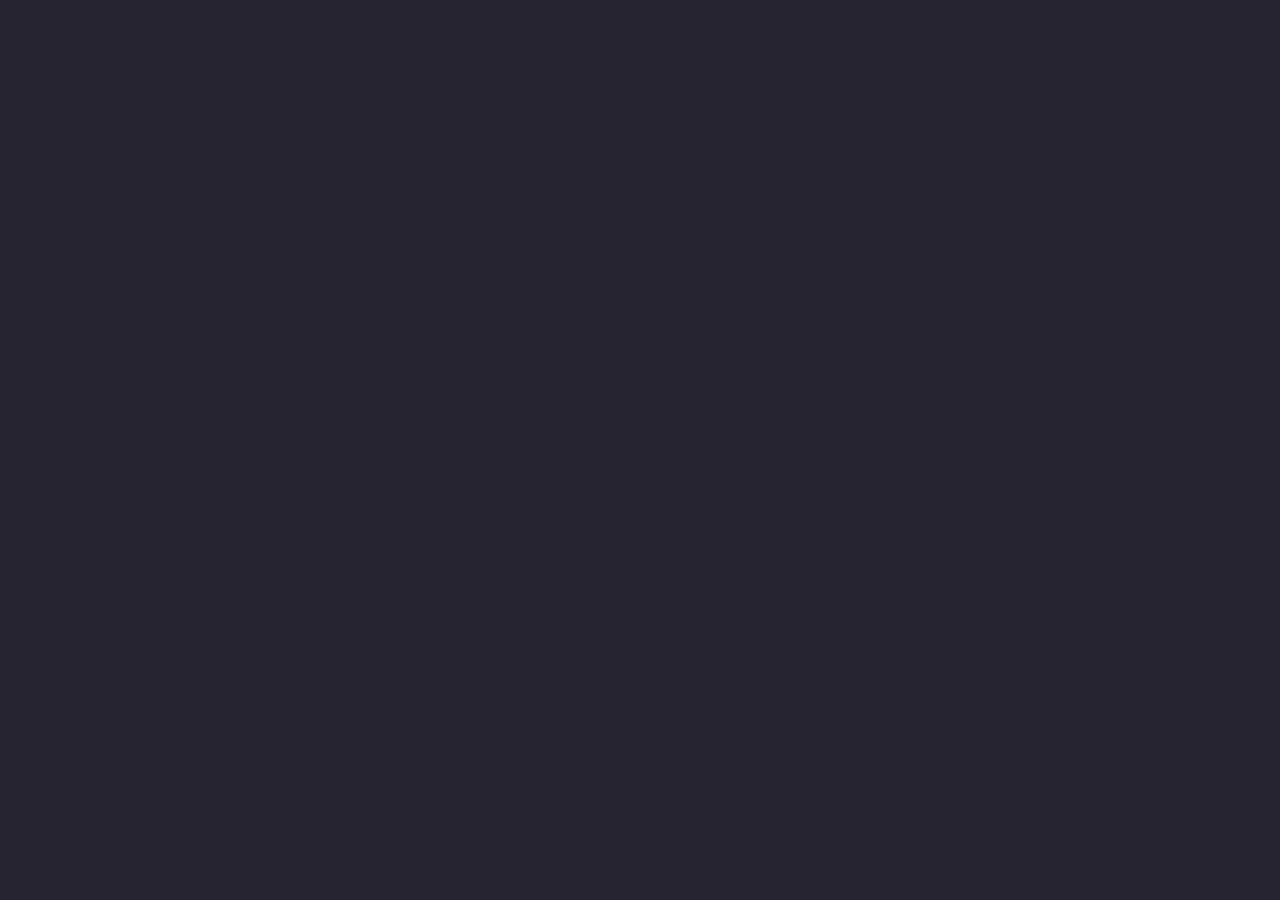
==== index.html @ 34aa1805 "Set up for the project" ====
<!doctype html>
<html lang="en">
    <head>
        <meta charset="UTF-8" />
        <meta name="viewport" content="width=device-width, initial-scale=1.0" />
                <link rel="preconnect" href="https://fonts.googleapis.com" />
        <link rel="preconnect" href="https://fonts.gstatic.com" crossorigin />
        <link
            href="https://fonts.googleapis.com/css2?family=Open+Sans:ital,wght@0,300..800;1,300..800&display=swap"
            rel="stylesheet"
        />
        <link
            rel="stylesheet"
            href="https://cdnjs.cloudflare.com/ajax/libs/font-awesome/6.5.2/css/all.min.css"
            integrity="sha512-SnH5WK+bZxgPHs44uWIX+LLJAJ9/2PkPKZ5QiAj6Ta86w+fsb2TkcmfRyVX3pBnMFcV7oQPJkl9QevSCWr3W6A=="
            crossorigin="anonymous"
            referrerpolicy="no-referrer"
        />
        <link rel="stylesheet" href="./css/styles.css" />
        <link rel="icon" href="./images/favicon.png" />
        <title>Leno App | Health & Productivity</title>
    </head>
    <body>
        
    </body>
</html>
---- css/styles.css ----
*,
*:before,
*:after {
    margin: 0;
    padding: 0;
    box-sizing: border-box;
}

:root {
    --primary-color: #08c0dd;
    --secondary-color: #262431;
    --tertiary-color: #2f2c3d;
}

html,
body {
    font-family: "Open Sans", sans-serif;
    background: var(--secondary-color);
    color: #fff;
    line-height: 1.6;
    scroll-behavior: smooth;
}

a {
    color: #fff;
    text-decoration: none;
}

ul {
    list-style: none;
}

img {
    max-width: 100%;
}
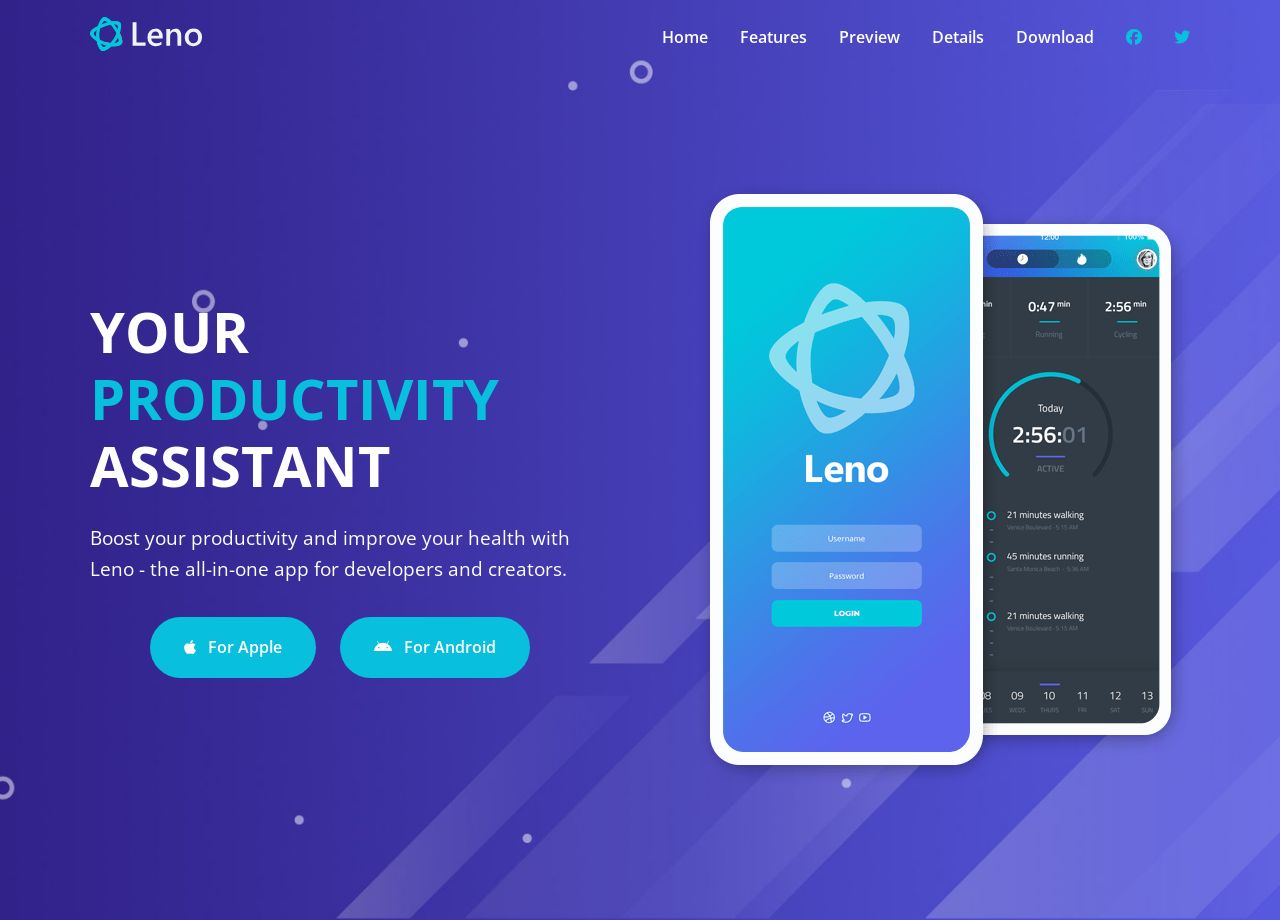
==== commit 471dc3d2: "navbar and hero header added" ====
--- a/index.html
+++ b/index.html
@@ -21,6 +21,153 @@
         <title>Leno App | Health & Productivity</title>
     </head>
     <body>
-        
+        <navbar class="navbar">
+            <div class="navbar__container container">
+                <div class="navbar__logo">
+                    <img src="./images/logo.svg" alt="Leno" />
+                </div>
+                <div class="navbar__menu">
+                    <ul class="navbar__menu-list">
+                        <li class="navbar__menu-item">
+                            <a href="index.html" class="navbar__menu-link"
+                                >Home</a
+                            >
+                        </li>
+                        <li class="navbar__menu-item">
+                            <a
+                                href="index.html#features"
+                                class="navbar__menu-link"
+                                >Features</a
+                            >
+                        </li>
+                        <li class="navbar__menu-item">
+                            <a
+                                href="index.html#preview"
+                                class="navbar__menu-link"
+                                >Preview</a
+                            >
+                        </li>
+                        <li class="navbar__menu-item">
+                            <a
+                                href="index.html#details"
+                                class="navbar__menu-link"
+                                >Details</a
+                            >
+                        </li>
+                        <li class="navbar__menu-item">
+                            <a
+                                href="index.html#download"
+                                class="navbar__menu-link"
+                                >Download</a
+                            >
+                        </li>
+                        <li class="navbar__menu-item">
+                            <a href="#" class="navbar__menu-link--primary">
+                                <i class="fa-brands fa-facebook"></i>
+                            </a>
+                        </li>
+                        <li class="navbar__menu-item">
+                            <a href="#" class="navbar__menu-link--primary">
+                                <i class="fa-brands fa-twitter"></i>
+                            </a>
+                        </li>
+                    </ul>
+                </div>
+
+                <!-- Mobile Menu & Hamburger Icon -->
+                <div class="navbar__mobile-menu">
+                    <div class="navbar__mobile-menu-toggle">
+                        <i class="fas fa-bars fa-2x"></i>
+                    </div>
+                    <!-- Mobile Menu Items -->
+                    <div class="navbar__mobile-menu-items">
+                        <ul class="navbar__mobile-menu-list">
+                            <li class="navbar__mobile-menu-item">
+                                <a
+                                    href="index.html"
+                                    class="navbar__mobile-menu-link"
+                                    >Home</a
+                                >
+                            </li>
+                            <li class="navbar__mobile-menu-item">
+                                <a
+                                    href="index.html#features"
+                                    class="navbar__mobile-menu-link"
+                                    >Features</a
+                                >
+                            </li>
+                            <li class="navbar__mobile-menu-item">
+                                <a
+                                    href="index.html#preview"
+                                    class="navbar__mobile-menu-link"
+                                    >Preview</a
+                                >
+                            </li>
+                            <li class="navbar__mobile-menu-item">
+                                <a
+                                    href="index.html#details"
+                                    class="navbar__mobile-menu-link"
+                                    >Details</a
+                                >
+                            </li>
+                            <li class="navbar__mobile-menu-item">
+                                <a
+                                    href="index.html#download"
+                                    class="navbar__mobile-menu-link"
+                                    >Download</a
+                                >
+                            </li>
+                            <li class="navbar__mobile-menu-item">
+                                <a
+                                    href="#"
+                                    class="navbar__mobile-menu-link--primary"
+                                >
+                                    <i class="fa-brands fa-facebook"></i>
+                                </a>
+                            </li>
+                            <li class="navbar__mobile-menu-item">
+                                <a
+                                    href="#"
+                                    class="navbar__mobile-menu-link--primary"
+                                >
+                                    <i class="fa-brands fa-twitter"></i>
+                                </a>
+                            </li>
+                        </ul>
+                    </div>
+                </div>
+            </div>
+        </navbar>
+
+        <!-- Hero -->
+        <header class="hero">
+            <div class="hero__container container">
+                <div class="hero__content">
+                    <h1 class="hero__title">
+                        Your
+                        <span class="hero__title--primary">productivity</span>
+                        assistant
+                    </h1>
+                    <p class="hero__description">
+                        Boost your productivity and improve your health with
+                        Leno - the all-in-one app for developers and creators.
+                    </p>
+                    <div class="hero__buttons">
+                        <a href="#download" class="hero__button btn">
+                            <i class="fa-brands fa-apple"></i> For Apple
+                        </a>
+                        <a href="#download" class="hero__button btn">
+                            <i class="fa-brands fa-android"></i> For Android
+                        </a>
+                    </div>
+                </div>
+                <div class="hero__image">
+                    <img src="./images/header-smartphones.png" alt="Leno App" />
+                </div>
+            </div>
+        </header>
+
+
+        <script src="./js/script.js"></script>
     </body>
 </html>
--- a/css/styles.css
+++ b/css/styles.css
@@ -32,4 +32,208 @@
 
 img {
     max-width: 100%;
+}
+
+.container {
+    max-width: 1100px;
+    margin: 0 auto;
+}
+
+
+.btn {
+    padding: 0.5rem 2rem;
+    background-color: var(--primary-color);
+    border: 2px solid transparent;
+    color: #fff;
+    font-weight: 600;
+    border-radius: 50px;
+    transition: background-color 0.3s ease;
+}
+
+.btn:hover {
+    background-color: var(--secondary-color);
+    border-color: var(--primary-color);
+}
+
+/* Navbar */
+.navbar {
+    padding: 1rem 2rem;
+    position: fixed;
+    top: 0;
+    right: 0;
+    left: 0;
+    z-index: 1000;
+    background-color: transparent;
+    transition: background-color 0.3s ease-in-out;
+}
+
+.navbar.navbar--scroll {
+    background-color: rgba(38, 36, 49, 0.8);
+    backdrop-filter: blur(10px);
+}
+
+.navbar__container {
+    display: flex;
+    justify-content: space-between;
+    align-items: center;
+}
+
+.navbar__logo img {
+    width: 112px;
+    height: 36px;
+}
+
+.navbar__menu-list {
+    display: flex;
+    align-items: center;
+    gap: 2rem;
+    font-weight: 600;
+}
+
+.navbar__menu-link:hover,
+.navbar__mobile-menu-link:hover {
+    color: var(--primary-color);
+}
+
+.navbar__menu-link--primary,
+.navbar__mobile-menu-link--primary {
+    color: var(--primary-color);
+}
+
+.navbar__menu-link--primary:hover,
+.navbar__mobile-menu-link--primary:hover {
+    color: #fff;
+}
+
+/* Mobile Menu */
+.navbar__mobile-menu {
+    display: none;
+    cursor: pointer;
+}
+
+.navbar__mobile-menu-items {
+    position: absolute;
+    top: 100%;
+    left: 0;
+    width: 100%;
+    background: var(--secondary-color);
+    opacity: 0.95;
+    padding: 3rem 2rem;
+    text-align: center;
+    box-shadow: 0 2px 5px rgba(255, 255, 255, 0.1);
+    border-top: 1px solid rgba(255, 255, 255, 0.1);
+    transition: transform 0.3s ease-in-out;
+}
+
+.navbar__mobile-menu-list {
+    display: flex;
+    flex-direction: column;
+    gap: 2rem;
+    font-size: 1.2rem;
+}
+
+.navbar__mobile-menu-items {
+    transform: translateX(100%);
+}
+
+.navbar__mobile-menu-items.active {
+    transform: translateX(0);
+}
+
+/* Hero */
+.hero {
+    background: #000 url("../images/header-background.jpg") center center/cover
+        no-repeat;
+    padding: 11.5rem 2rem 8rem;
+}
+
+.hero__container {
+    display: flex;
+    justify-content: space-between;
+    align-items: center;
+    gap: 2rem;
+}
+
+.hero__content {
+    max-width: 500px;
+}
+
+.hero__title {
+    font-size: 3.5rem;
+    text-transform: uppercase;
+    font-weight: 700;
+    line-height: 1.2;
+}
+
+.hero__title--primary {
+    color: var(--primary-color);
+}
+
+.hero__description {
+    margin-top: 1.5rem;
+    font-size: 1.2rem;
+    line-height: 1.6;
+}
+
+.hero__image img {
+    max-width: 500px;
+}
+
+.hero__buttons {
+    display: flex;
+    align-items: center;
+    justify-content: center;
+    gap: 1.5rem;
+    margin-top: 2rem;
+}
+
+.hero__button {
+    padding: 1rem 2rem;
+}
+
+.hero__button i {
+    margin-right: 0.5rem;
+}
+
+
+@media (max-width: 992px) {
+    /* Hero */
+    .hero {
+        padding: 10rem;
+        text-align: center;
+    }
+
+    .hero__container {
+        flex-direction: column;
+    }
+
+    .hero__title {
+        font-size: 2.3rem;
+    }
+
+    .hero__buttons {
+        flex-direction: column;
+        gap: 1rem;
+    }
+
+    .hero__button {
+        width: 100%;
+    }
+
+    .hero__image img {
+        max-width: 350px;
+    }
+}
+
+@media (max-width: 768px) {
+    /* Navbar */
+    .navbar__menu {
+        display: none;
+    }
+
+    .navbar__mobile-menu {
+        display: block;
+    }
+
+    
 }
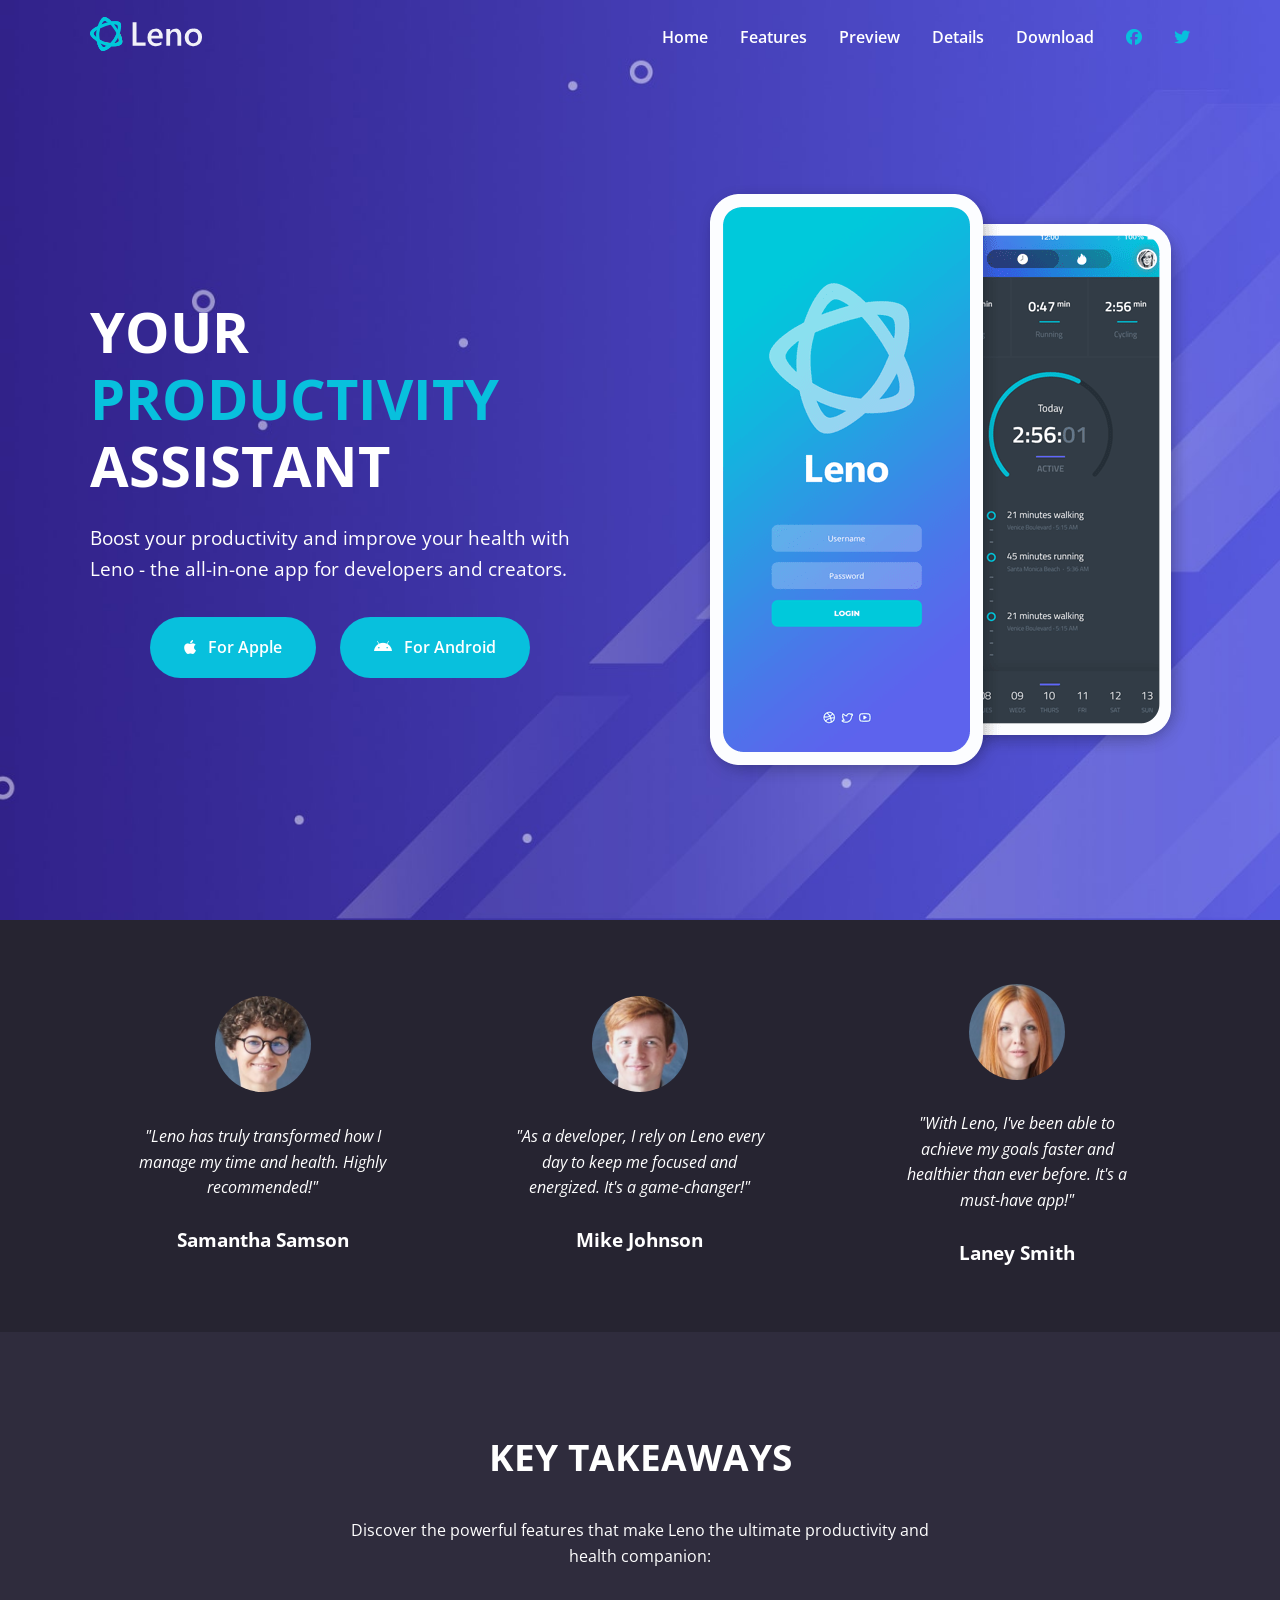
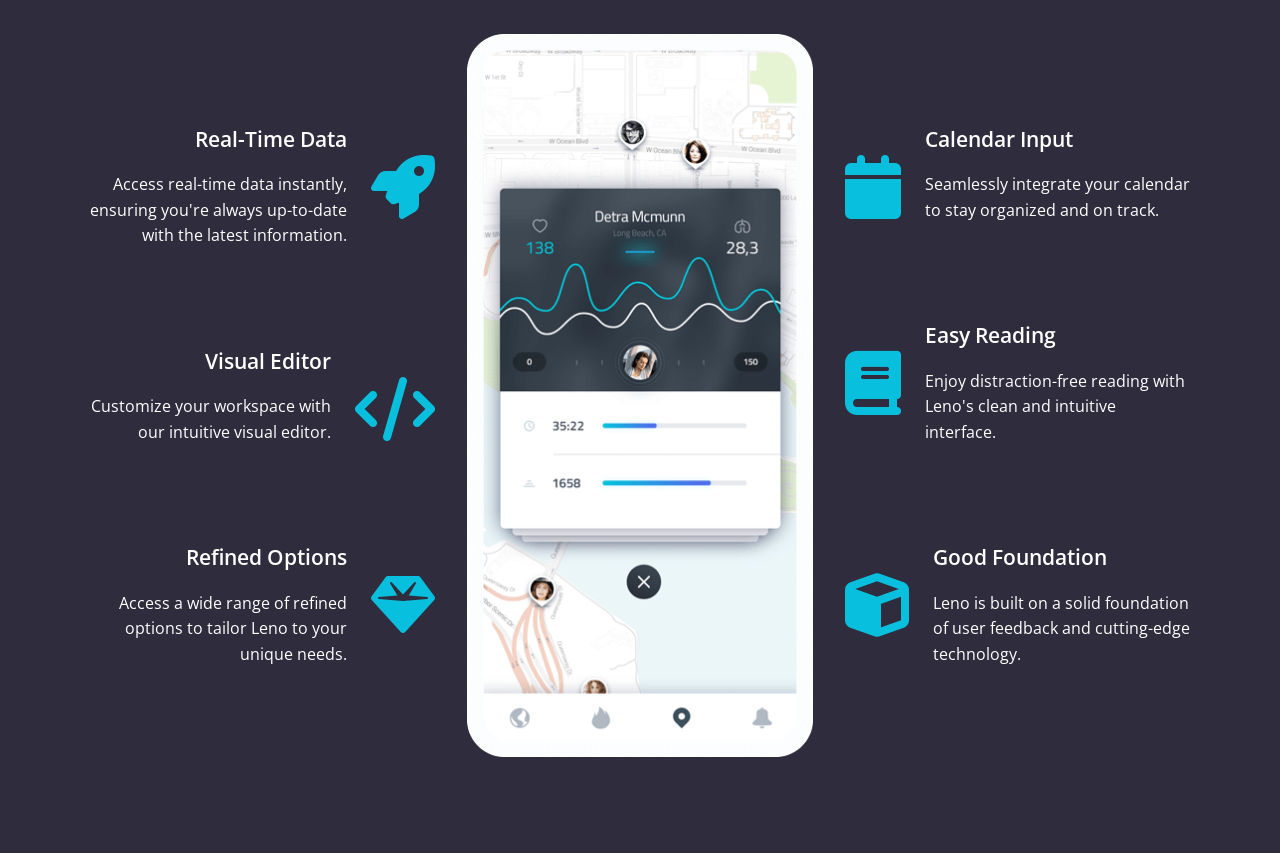
==== commit 1673aaa3: "testimonials and features sections added" ====
--- a/index.html
+++ b/index.html
@@ -167,6 +167,202 @@
             </div>
         </header>
 
+        <!-- Testimonials -->
+        <section class="testimonials" id="testimonials">
+            <div class="testimonials__container container">
+                <div class="testimonials__card">
+                    <div class="testimonials__image">
+                        <img
+                            src="./images/testimonial-1.jpg"
+                            alt="Testimonial 1"
+                        />
+                    </div>
+                    <div class="testimonials__card--content">
+                        <p class="testimonials__card-text">
+                            "Leno has truly transformed how I manage my time and
+                            health. Highly recommended!"
+                        </p>
+                        <h3 class="testimonials__card-title">
+                            Samantha Samson
+                        </h3>
+                    </div>
+                </div>
+
+                <div class="testimonials__card">
+                    <div class="testimonials__image">
+                        <img
+                            src="./images/testimonial-2.jpg"
+                            alt="Testimonial 2"
+                        />
+                    </div>
+                    <div class="testimonials__card--content">
+                        <p class="testimonials__card-text">
+                            "As a developer, I rely on Leno every day to keep me
+                            focused and energized. It's a game-changer!"
+                        </p>
+                        <h3 class="testimonials__card-title">Mike Johnson</h3>
+                    </div>
+                </div>
+
+                <div class="testimonials__card">
+                    <div class="testimonials__image">
+                        <img
+                            src="./images/testimonial-3.jpg"
+                            alt="Testimonial 3"
+                        />
+                    </div>
+                    <div class="testimonials__card--content">
+                        <p class="testimonials__card-text">
+                            "With Leno, I've been able to achieve my goals
+                            faster and healthier than ever before. It's a
+                            must-have app!"
+                        </p>
+                        <h3 class="testimonials__card-title">Laney Smith</h3>
+                    </div>
+                </div>
+            </div>
+        </section>
+
+        <!-- Features -->
+        <section class="features" id="features">
+            <div class="features__container container">
+                <div class="features__content">
+                    <h2 class="features__title">Key Takeaways</h2>
+                    <p class="features__description">
+                        Discover the powerful features that make Leno the
+                        ultimate productivity and health companion:
+                    </p>
+                    <div class="features__grid">
+                        <!-- Grid Column 1 -->
+                        <div
+                            class="features__grid-column features__grid-column-left"
+                        >
+                            <!-- Grid Item 1 -->
+                            <div class="features__grid-item">
+                                <div class="features__grid-item-text">
+                                    <h4 class="features__grid-item-text-title">
+                                        Real-Time Data
+                                    </h4>
+                                    <p
+                                        class="features__grid-item-text-description"
+                                    >
+                                        Access real-time data instantly,
+                                        ensuring you're always up-to-date with
+                                        the latest information.
+                                    </p>
+                                </div>
+                                <div class="features__grid-item-icon">
+                                    <i class="fas fa-rocket fa-4x"></i>
+                                </div>
+                            </div>
+                            <!-- Grid Item 2 -->
+                            <div class="features__grid-item">
+                                <div class="features__grid-item-text">
+                                    <h4 class="features__grid-item-text-title">
+                                        Visual Editor
+                                    </h4>
+                                    <p
+                                        class="features__grid-item-text-description"
+                                    >
+                                        Customize your workspace with our
+                                        intuitive visual editor.
+                                    </p>
+                                </div>
+                                <div class="features__grid-item-icon">
+                                    <i class="fas fa-code fa-4x"></i>
+                                </div>
+                            </div>
+                            <!-- Grid Item 3 -->
+                            <div class="features__grid-item">
+                                <div class="features__grid-item-text">
+                                    <h4 class="features__grid-item-text-title">
+                                        Refined Options
+                                    </h4>
+                                    <p
+                                        class="features__grid-item-text-description"
+                                    >
+                                        Access a wide range of refined options
+                                        to tailor Leno to your unique needs.
+                                    </p>
+                                </div>
+                                <div class="features__grid-item-icon">
+                                    <i class="fas fa-gem fa-4x"></i>
+                                </div>
+                            </div>
+                        </div>
+
+                        <!-- Grid Column 2 -->
+                        <div
+                            class="features__grid-column features__grid-column-center"
+                        >
+                            <img
+                                src="./images/features-smartphone-1.png"
+                                alt=""
+                            />
+                        </div>
+
+                        <!-- Grid Column 3 -->
+                        <div
+                            class="features__grid-column features__grid-column-right"
+                        >
+                            <!-- Grid Item 1 -->
+                            <div class="features__grid-item">
+                                <div class="features__grid-item-text">
+                                    <h4 class="features__grid-item-text-title">
+                                        Calendar Input
+                                    </h4>
+                                    <p
+                                        class="features__grid-item-text-description"
+                                    >
+                                        Seamlessly integrate your calendar to
+                                        stay organized and on track.
+                                    </p>
+                                </div>
+                                <div class="features__grid-item-icon">
+                                    <i class="fas fa-calendar fa-4x"></i>
+                                </div>
+                            </div>
+                            <!-- Grid Item 2 -->
+                            <div class="features__grid-item">
+                                <div class="features__grid-item-text">
+                                    <h4 class="features__grid-item-text-title">
+                                        Easy Reading
+                                    </h4>
+                                    <p
+                                        class="features__grid-item-text-description"
+                                    >
+                                        Enjoy distraction-free reading with
+                                        Leno's clean and intuitive interface.
+                                    </p>
+                                </div>
+                                <div class="features__grid-item-icon">
+                                    <i class="fas fa-book fa-4x"></i>
+                                </div>
+                            </div>
+                            <!-- Grid Item 3 -->
+                            <div class="features__grid-item">
+                                <div class="features__grid-item-text">
+                                    <h4 class="features__grid-item-text-title">
+                                        Good Foundation
+                                    </h4>
+                                    <p
+                                        class="features__grid-item-text-description"
+                                    >
+                                        Leno is built on a solid foundation of
+                                        user feedback and cutting-edge
+                                        technology.
+                                    </p>
+                                </div>
+                                <div class="features__grid-item-icon">
+                                    <i class="fas fa-cube fa-4x"></i>
+                                </div>
+                            </div>
+                        </div>
+                    </div>
+                </div>
+            </div>
+        </section>
+
 
         <script src="./js/script.js"></script>
     </body>
--- a/css/styles.css
+++ b/css/styles.css
@@ -195,6 +195,110 @@
     margin-right: 0.5rem;
 }
 
+/* Testimonials */
+.testimonials {
+    padding: 4rem 2rem;
+    text-align: center;
+}
+
+.testimonials__container {
+    display: grid;
+    grid-template-columns: repeat(3, 1fr);
+    gap: 2rem;
+    align-items: center;
+    justify-content: center;
+}
+
+.testimonials__card {
+    padding: 0 3rem;
+}
+
+.testimonials__image img {
+    width: 96px;
+    height: 96px;
+    border-radius: 50%;
+    margin-right: auto;
+    margin-left: auto;
+    margin-bottom: 1.5rem;
+}
+
+.testimonials__card-text {
+    font-style: italic;
+    margin-bottom: 1.5rem;
+}
+
+/* Features */
+.features {
+    background-color: var(--tertiary-color);
+    padding: 6rem 2rem;
+}
+
+.features__container {
+    text-align: center;
+}
+
+.features__title {
+    font-size: 2.3rem;
+    margin-bottom: 2rem;
+    text-transform: uppercase;
+}
+
+.features__description {
+    max-width: 600px;
+    margin: 1rem auto 4rem;
+}
+
+.features__grid {
+    display: grid;
+    grid-template-columns: repeat(3, 1fr);
+    gap: 2rem;
+}
+
+.features__grid-column {
+    display: flex;
+    flex-direction: column;
+    align-items: center;
+    justify-content: center;
+    gap: 6rem;
+}
+
+.features__grid-item {
+    display: flex;
+    align-items: start;
+    justify-content: start;
+    text-align: right;
+    gap: 1.5rem;
+}
+
+.features__grid-item-text-title {
+    font-size: 1.3rem;
+    font-weight: 600;
+    margin-bottom: 1rem;
+}
+
+.features__grid-item-icon {
+    margin-top: 2rem;
+}
+
+.features__grid-item-icon i {
+    color: var(--primary-color);
+}
+
+.features__grid-column-right .features__grid-item {
+    flex-direction: row-reverse;
+    text-align: left;
+}
+
+
+
+
+
+
+
+
+
+
+
 
 @media (max-width: 992px) {
     /* Hero */
@@ -223,6 +327,50 @@
     .hero__image img {
         max-width: 350px;
     }
+
+    /* Testimonials */
+    .testimonials__container {
+        grid-template-columns: repeat(2, 1fr);
+    }
+
+    .testimonials__card {
+        padding: 0 1.5rem;
+    }
+
+    .testimonials__card:nth-child(3) {
+        display: none;
+    }
+
+    /* Features */
+    .features__grid {
+        grid-template-columns: 1fr;
+    }
+
+    .features__grid-column-left,
+    .features__grid-column-right {
+        order: 2;
+        margin-bottom: 2rem;
+    }
+
+    .features__grid-column-center {
+        order: 1;
+        margin-bottom: 3rem;
+    }
+
+    .features__grid-item,
+    .features__grid-column-right .features__grid-item {
+        text-align: center;
+        flex-direction: column-reverse;
+        max-width: 400px;
+    }
+
+    .features__grid-item-icon {
+        margin: 0 auto;
+    }
+
+    .features__grid-column-center img {
+        max-width: 300px;
+    }
 }
 
 @media (max-width: 768px) {
@@ -235,5 +383,12 @@
         display: block;
     }
 
-    
+    /* Testimonials */
+    .testimonials__container {
+        grid-template-columns: 1fr;
+    }
+
+    .testimonials__card:nth-child(2) {
+        display: none;
+    }
 }
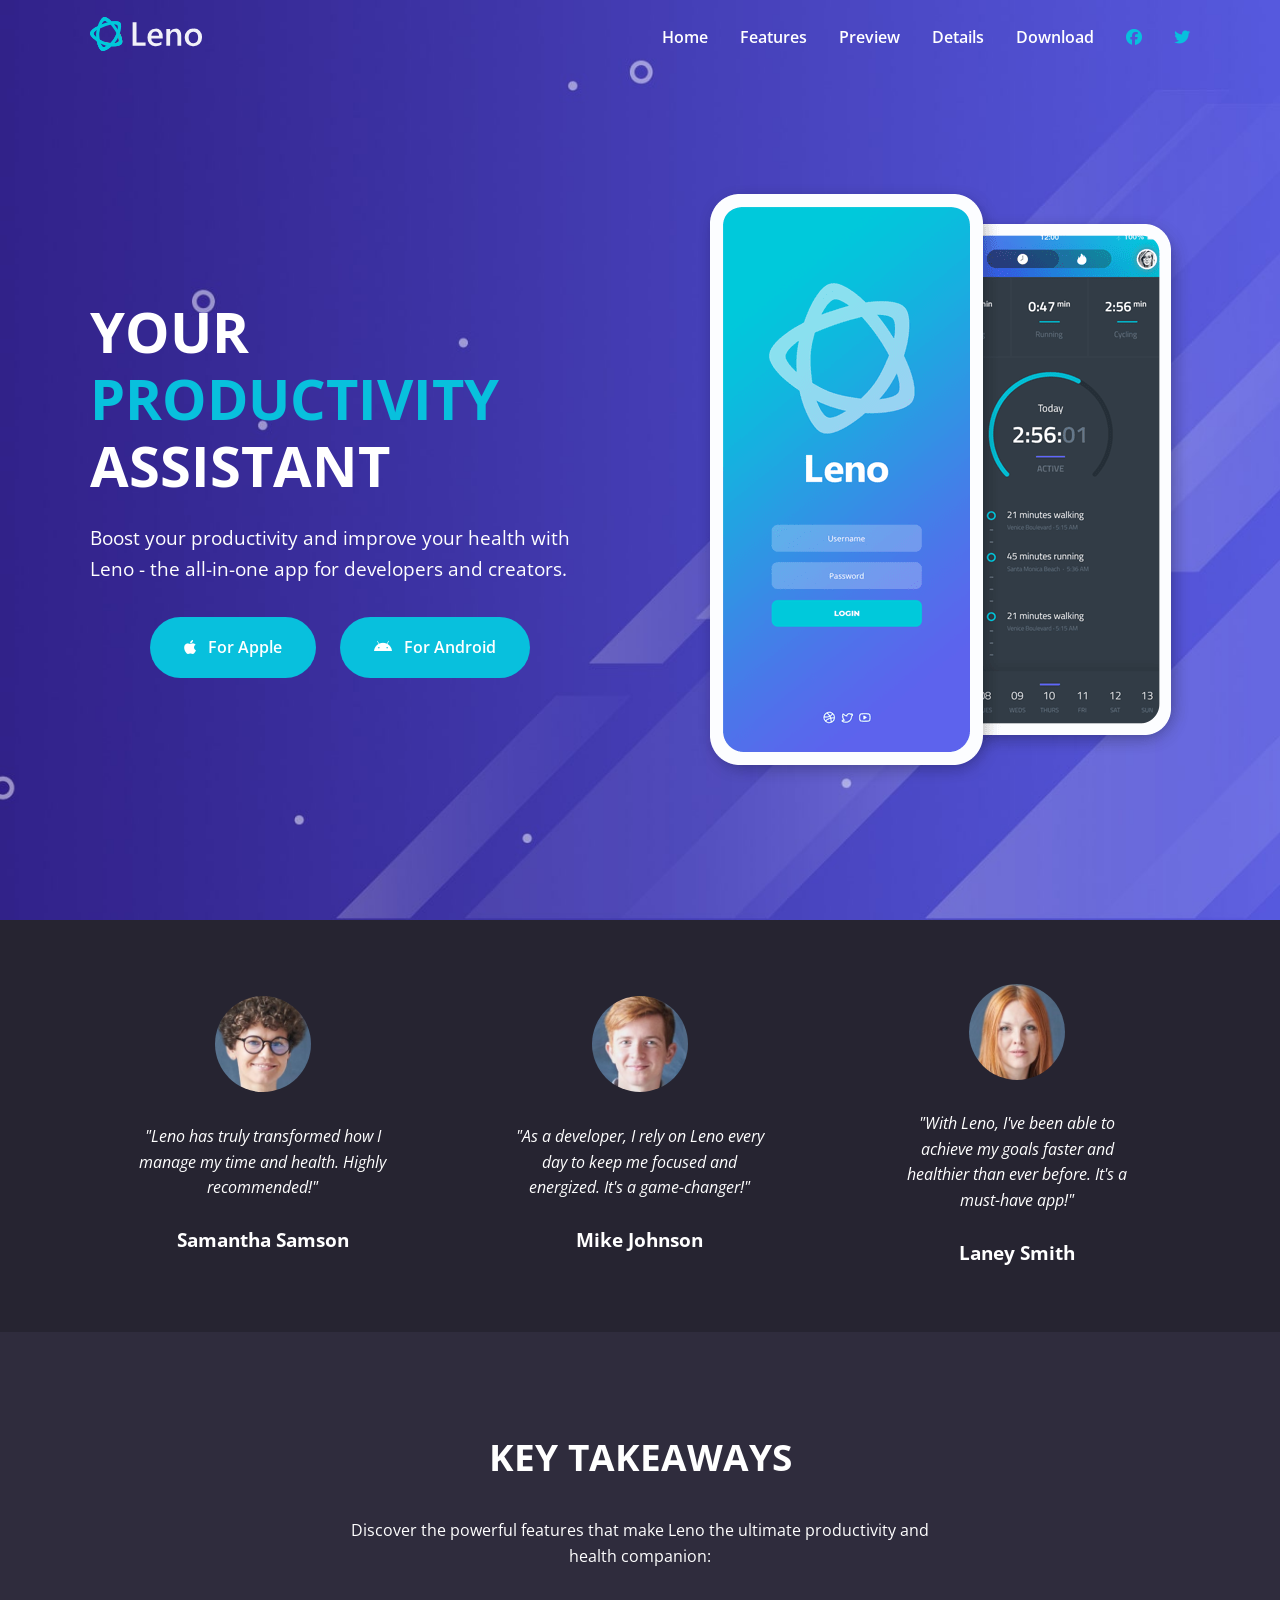
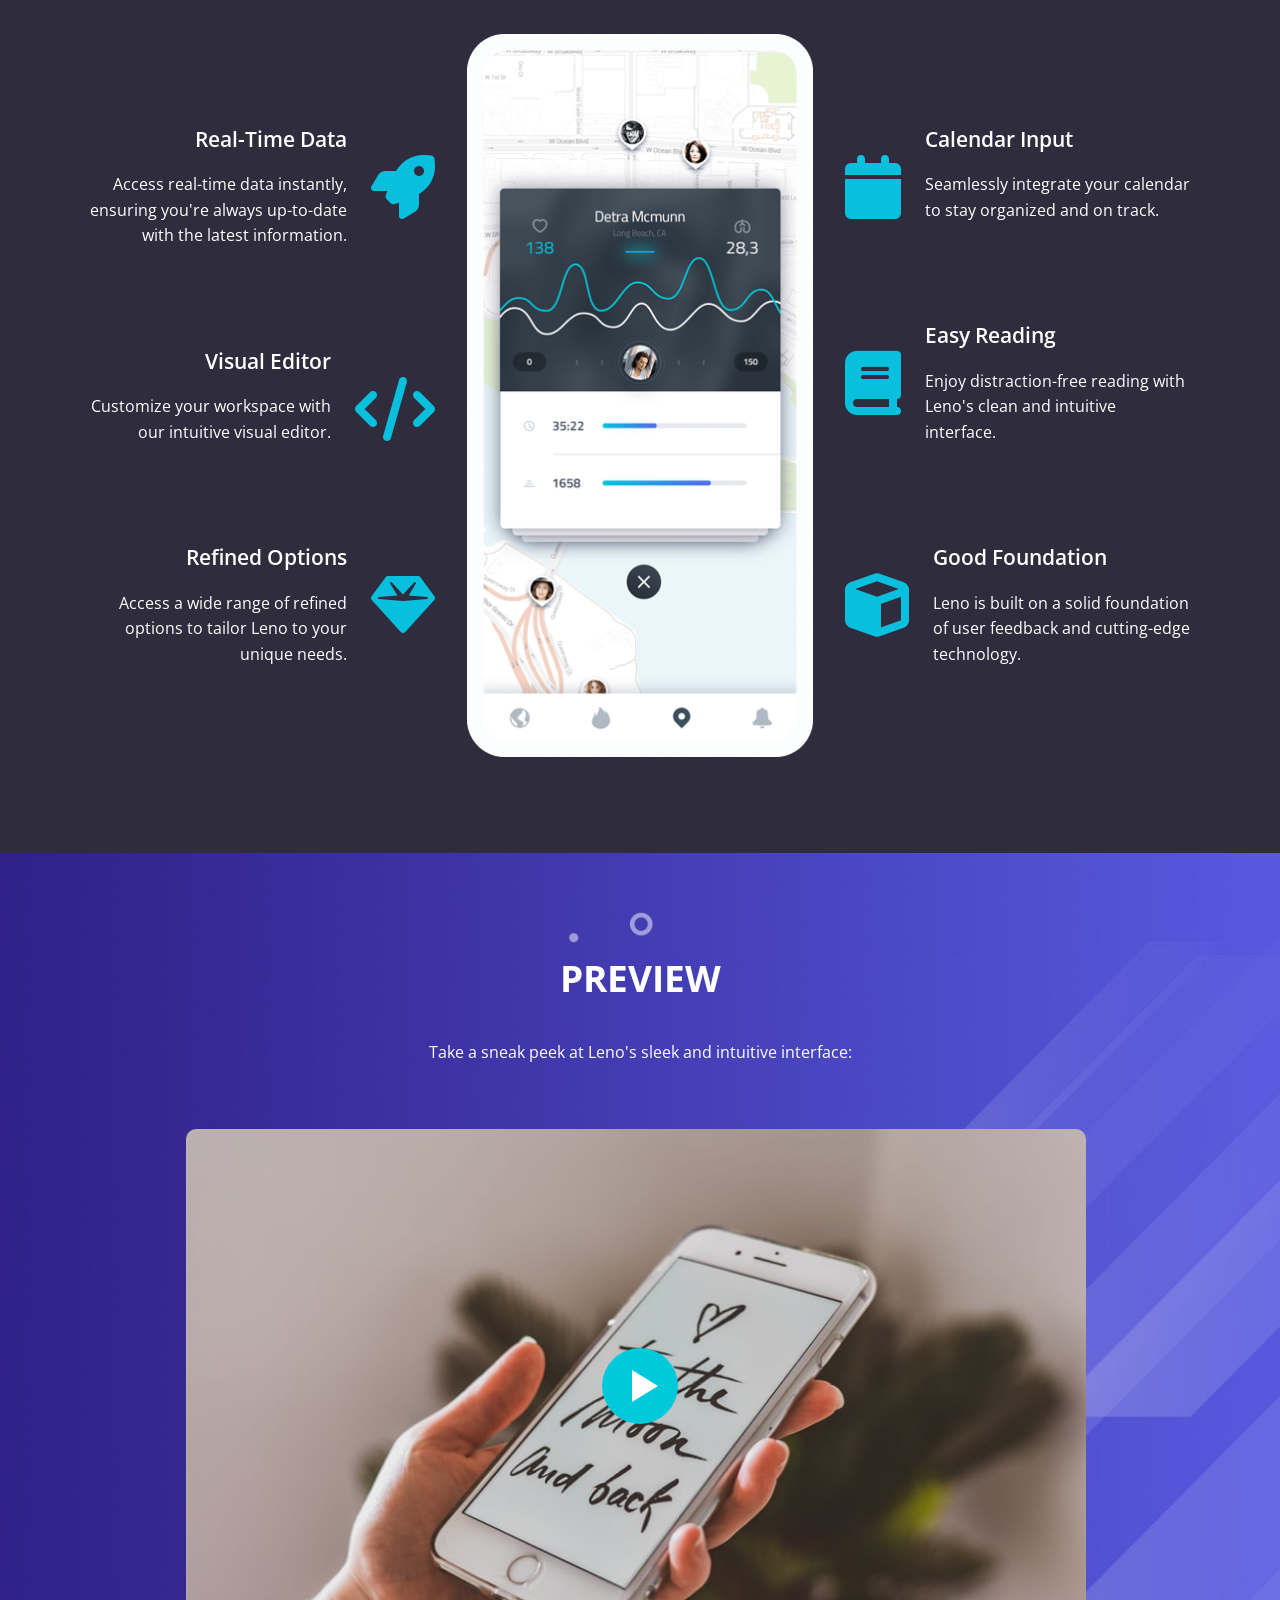
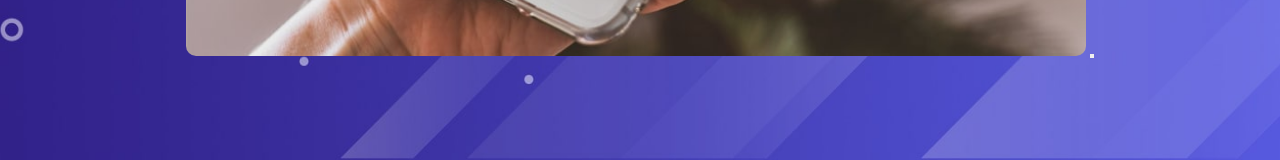
==== commit 4fe611f5: "preview section completed" ====
--- a/index.html
+++ b/index.html
@@ -363,6 +363,29 @@
             </div>
         </section>
 
+        <!-- Preview -->
+        <section class="preview" id="preview">
+            <div class="preview__container container">
+                <div class="preview__content">
+                    <h2 class="preview__title">Preview</h2>
+                    <p class="preview__description">
+                        Take a sneak peek at Leno's sleek and intuitive
+                        interface:
+                    </p>
+                    <div class="preview__image-container">
+                        <div class="preview__video-wrapper">
+                            <img src="./images/video-frame.jpg" alt="preview" />
+                            <button class="preview__video-button">
+                                <span class="preview__video-play-button">
+                                    <span></span>
+                                </span>
+                            </button>
+                        </div>
+                    </div>
+                </div>
+            </div>
+        </section>
+
 
         <script src="./js/script.js"></script>
     </body>
--- a/css/styles.css
+++ b/css/styles.css
@@ -289,6 +289,111 @@
     text-align: left;
 }
 
+/* Preview */
+.preview {
+    background: url("../images/video-background.jpg") center center/cover
+        no-repeat;
+}
+
+.preview__container {
+    padding: 6rem 2rem;
+    text-align: center;
+}
+
+.preview__title {
+    font-size: 2.3rem;
+    margin-bottom: 2rem;
+    text-transform: uppercase;
+}
+
+.preview__description {
+    max-width: 600px;
+    margin: 1rem auto 4rem;
+}
+
+.preview__video-wrapper {
+    position: relative;
+}
+
+.preview__video-wrapper img {
+    width: 100%;
+    max-width: 900px;
+    border-radius: 10px;
+}
+
+/* Play Button Container */
+.preview__video-play-button {
+    position: absolute;
+    top: 48%;
+    left: 50%;
+    transform: translateX(-50%) translateY(-50%);
+    z-index: 10;
+    display: block;
+    box-sizing: content-box;
+    width: 2rem;
+    height: 2.75rem;
+    border-radius: 50%;
+    cursor: pointer;
+    padding: 1.25rem 1.25rem 1.25rem 1.75rem;
+}
+
+/* Play Button Circle */
+.preview__video-play-button::after {
+    content: "";
+    position: absolute;
+    top: 50%;
+    left: 50%;
+    transform: translateX(-50%) translateY(-50%);
+    z-index: 1;
+    background: #00c9db;
+    height: 4.375rem;
+    width: 4.375rem;
+    border-radius: 50%;
+    display: block;
+    transition: all 200ms;
+}
+
+/* Play Button Triangle */
+.preview__video-play-button span {
+    position: relative;
+    display: block;
+    z-index: 3;
+    top: 0.375rem;
+    left: 0.25rem;
+    width: 0;
+    height: 0;
+    border-left: 1.625rem solid #fff;
+    border-top: 1rem solid transparent;
+    border-bottom: 1rem solid transparent;
+}
+
+/* Play Button Animation */
+.preview__video-play-button::before {
+    content: "";
+    position: absolute;
+    top: 50%;
+    left: 50%;
+    transform: translateX(-50%) translateY(-50%);
+    z-index: 0;
+    display: block;
+    width: 4.75rem;
+    height: 4.75rem;
+    background: #00c9db;
+    border-radius: 50%;
+    animation: pulse-border 1500ms ease-out infinite;
+}
+
+@keyframes pulse-border {
+    0% {
+        transform: translateX(-50%) translateY(-50%) scale(1);
+        opacity: 1;
+    }
+
+    100% {
+        transform: translateX(-50%) translateY(-50%) scale(1.5);
+        opacity: 0;
+    }
+}
 
 
 
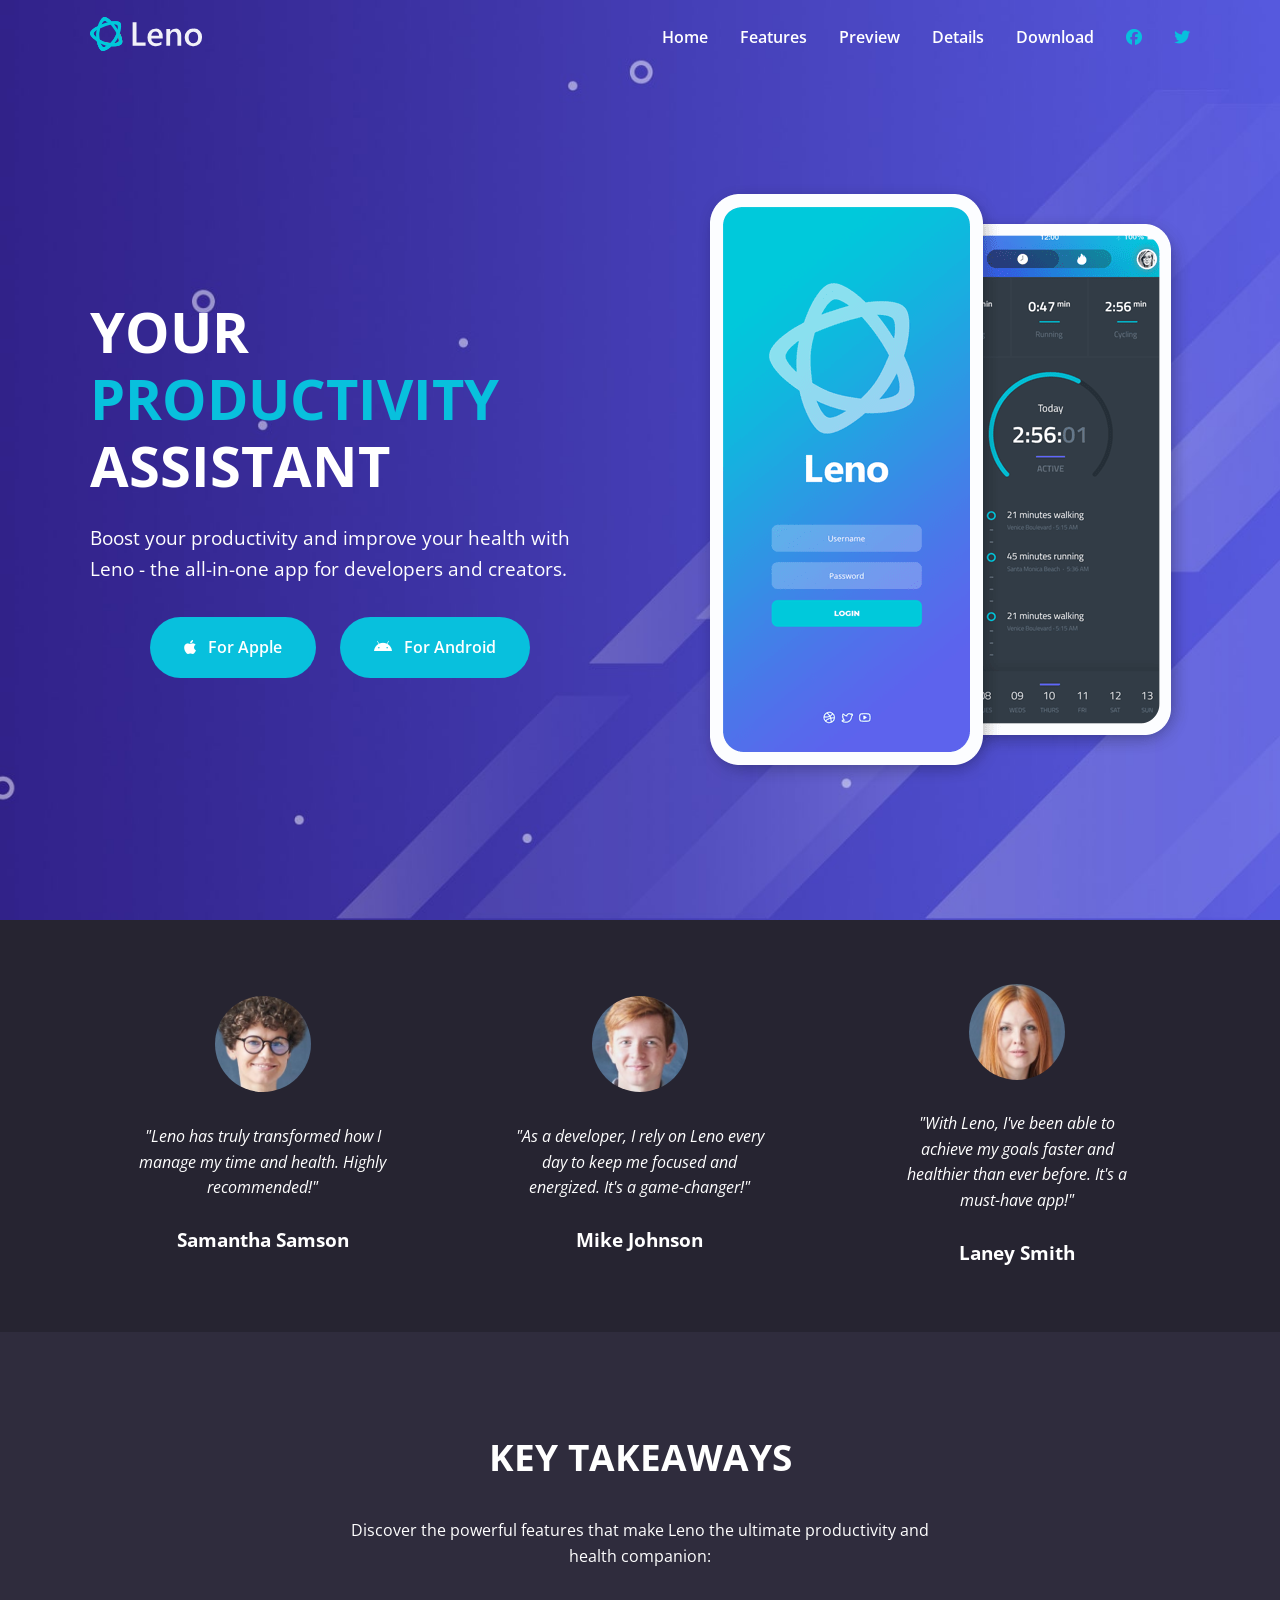
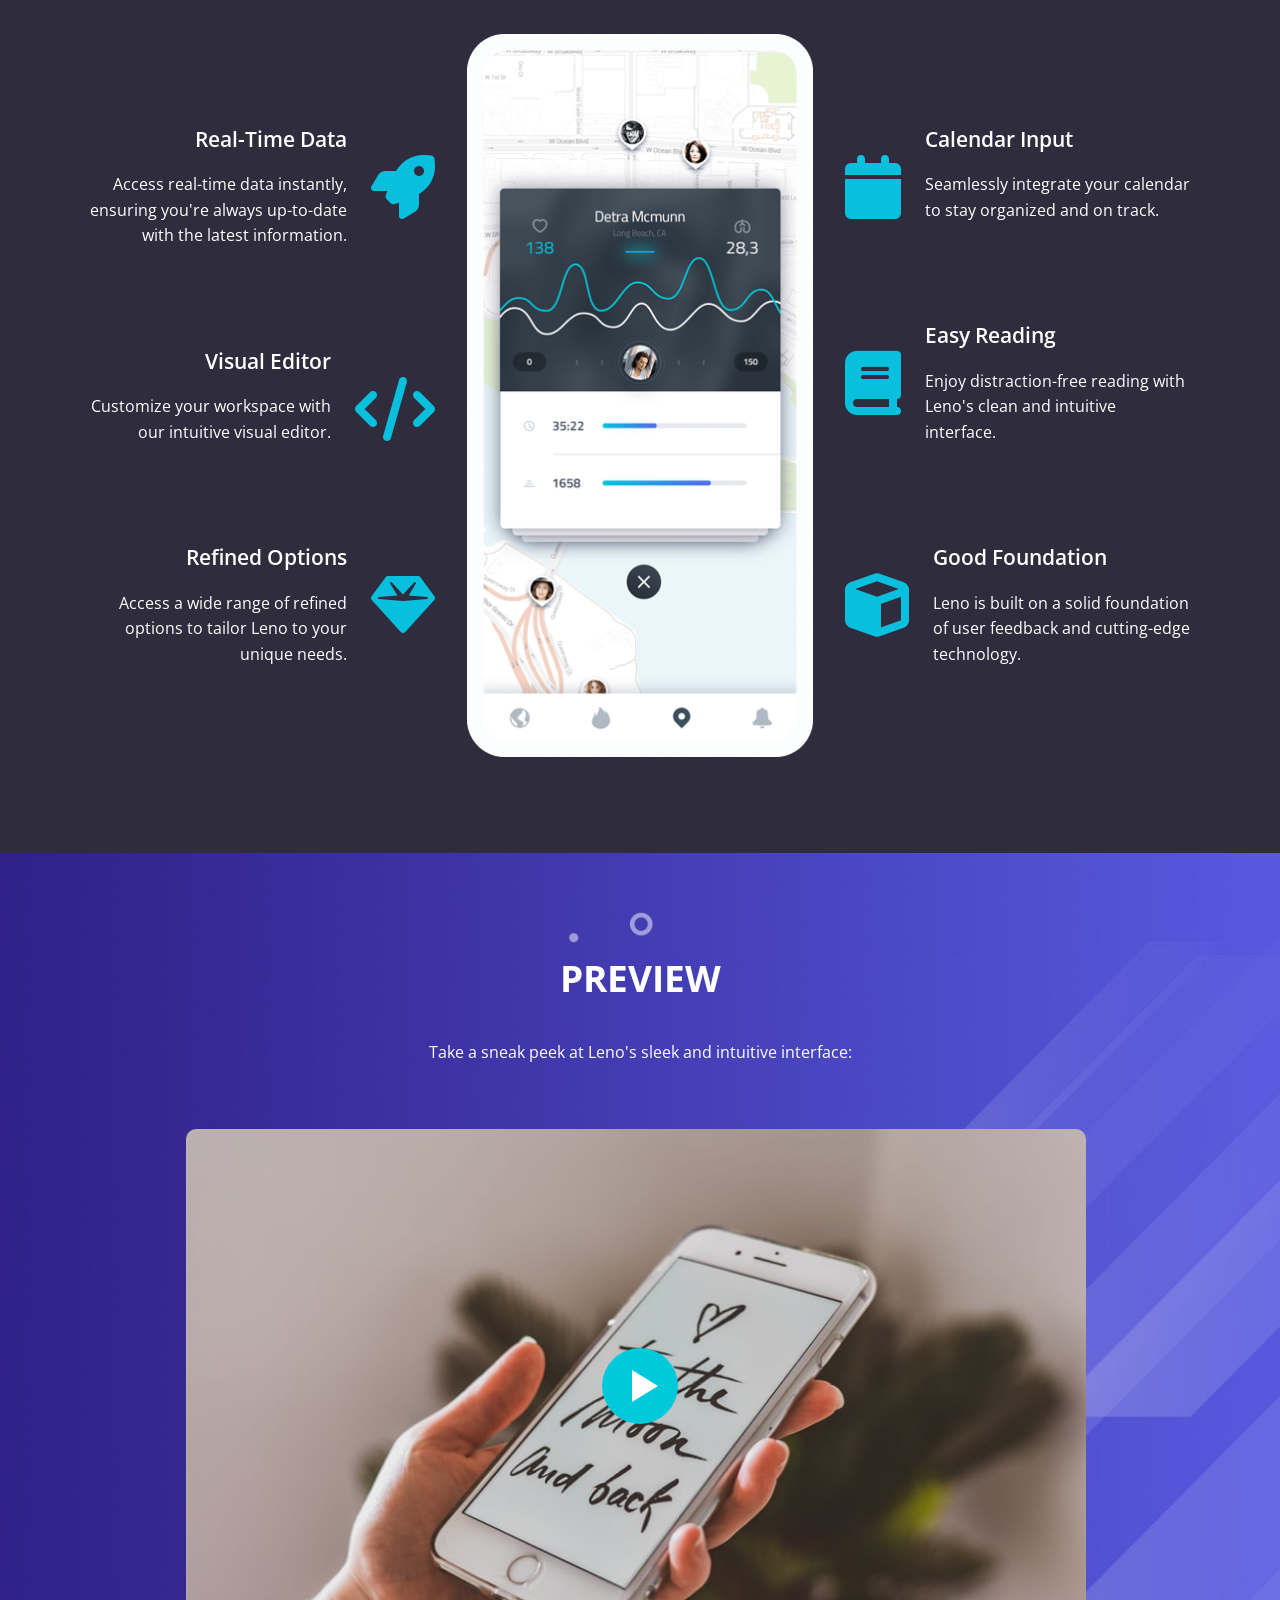
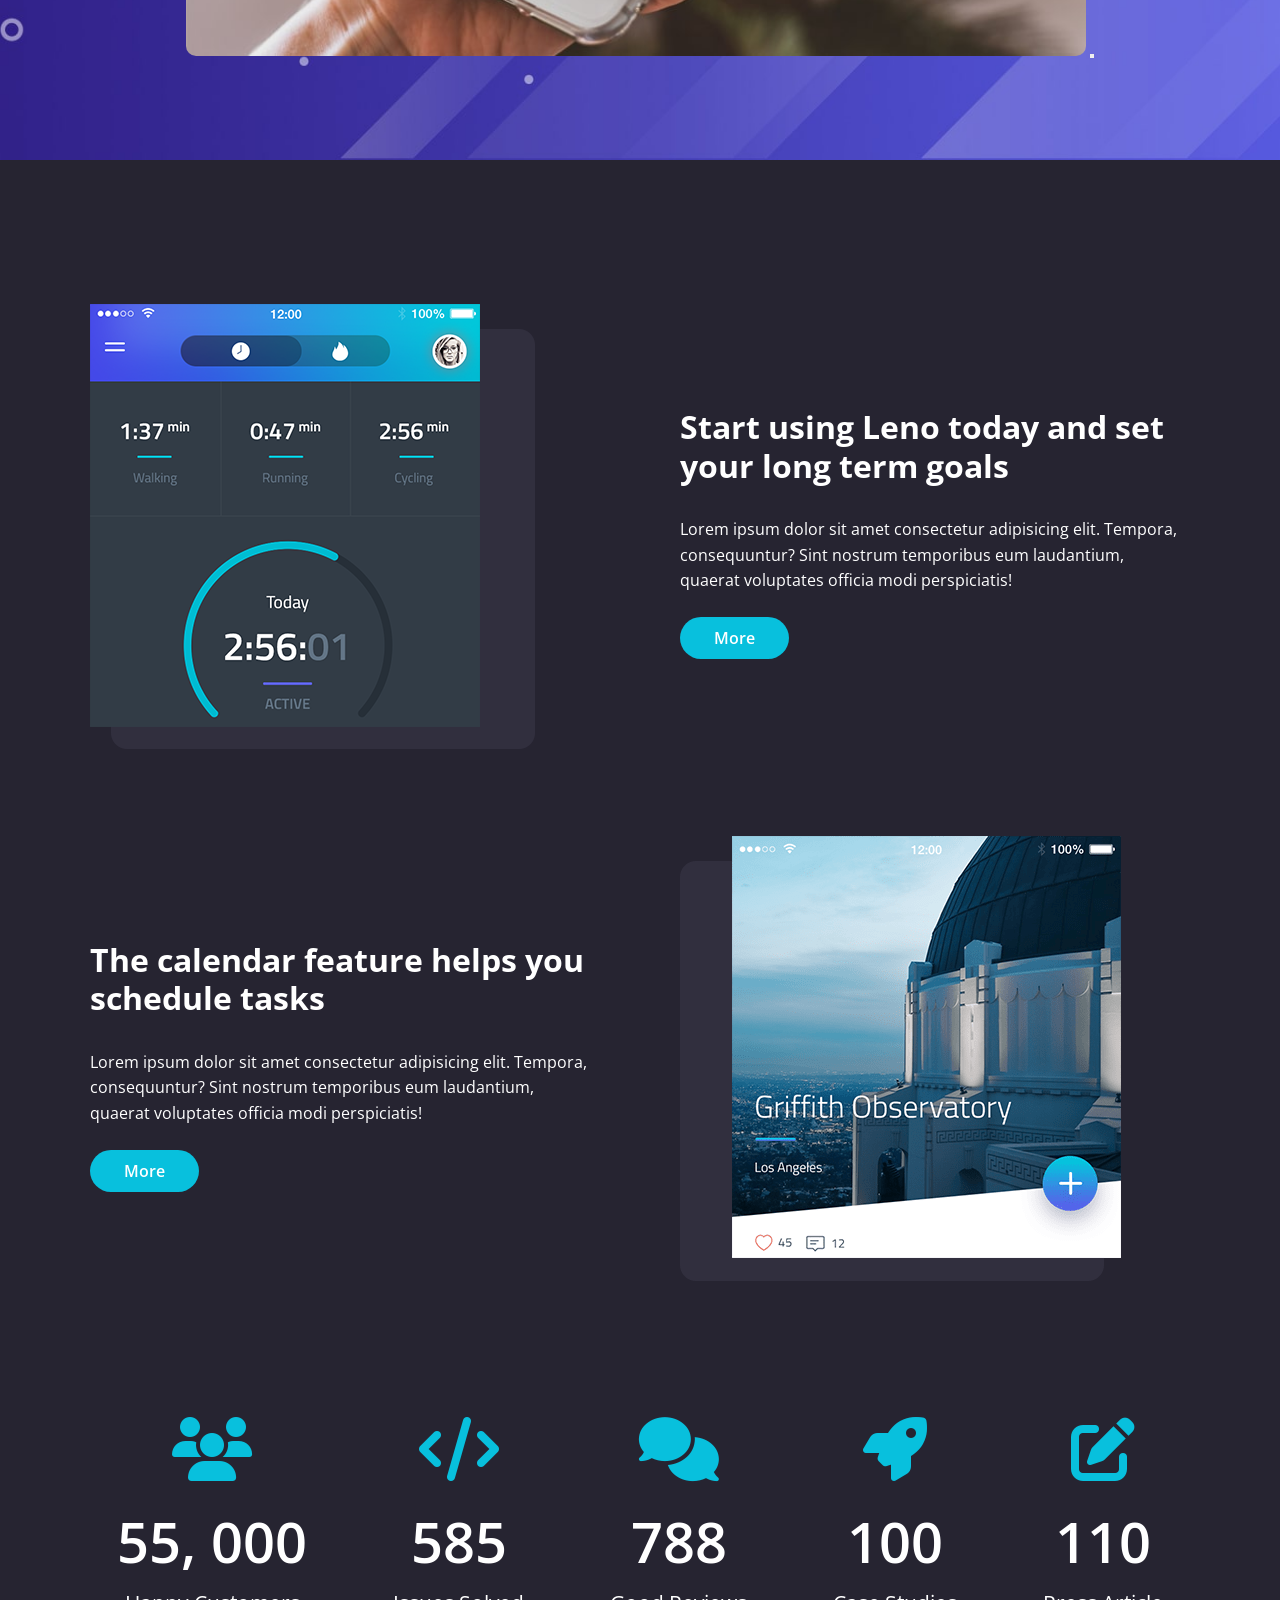
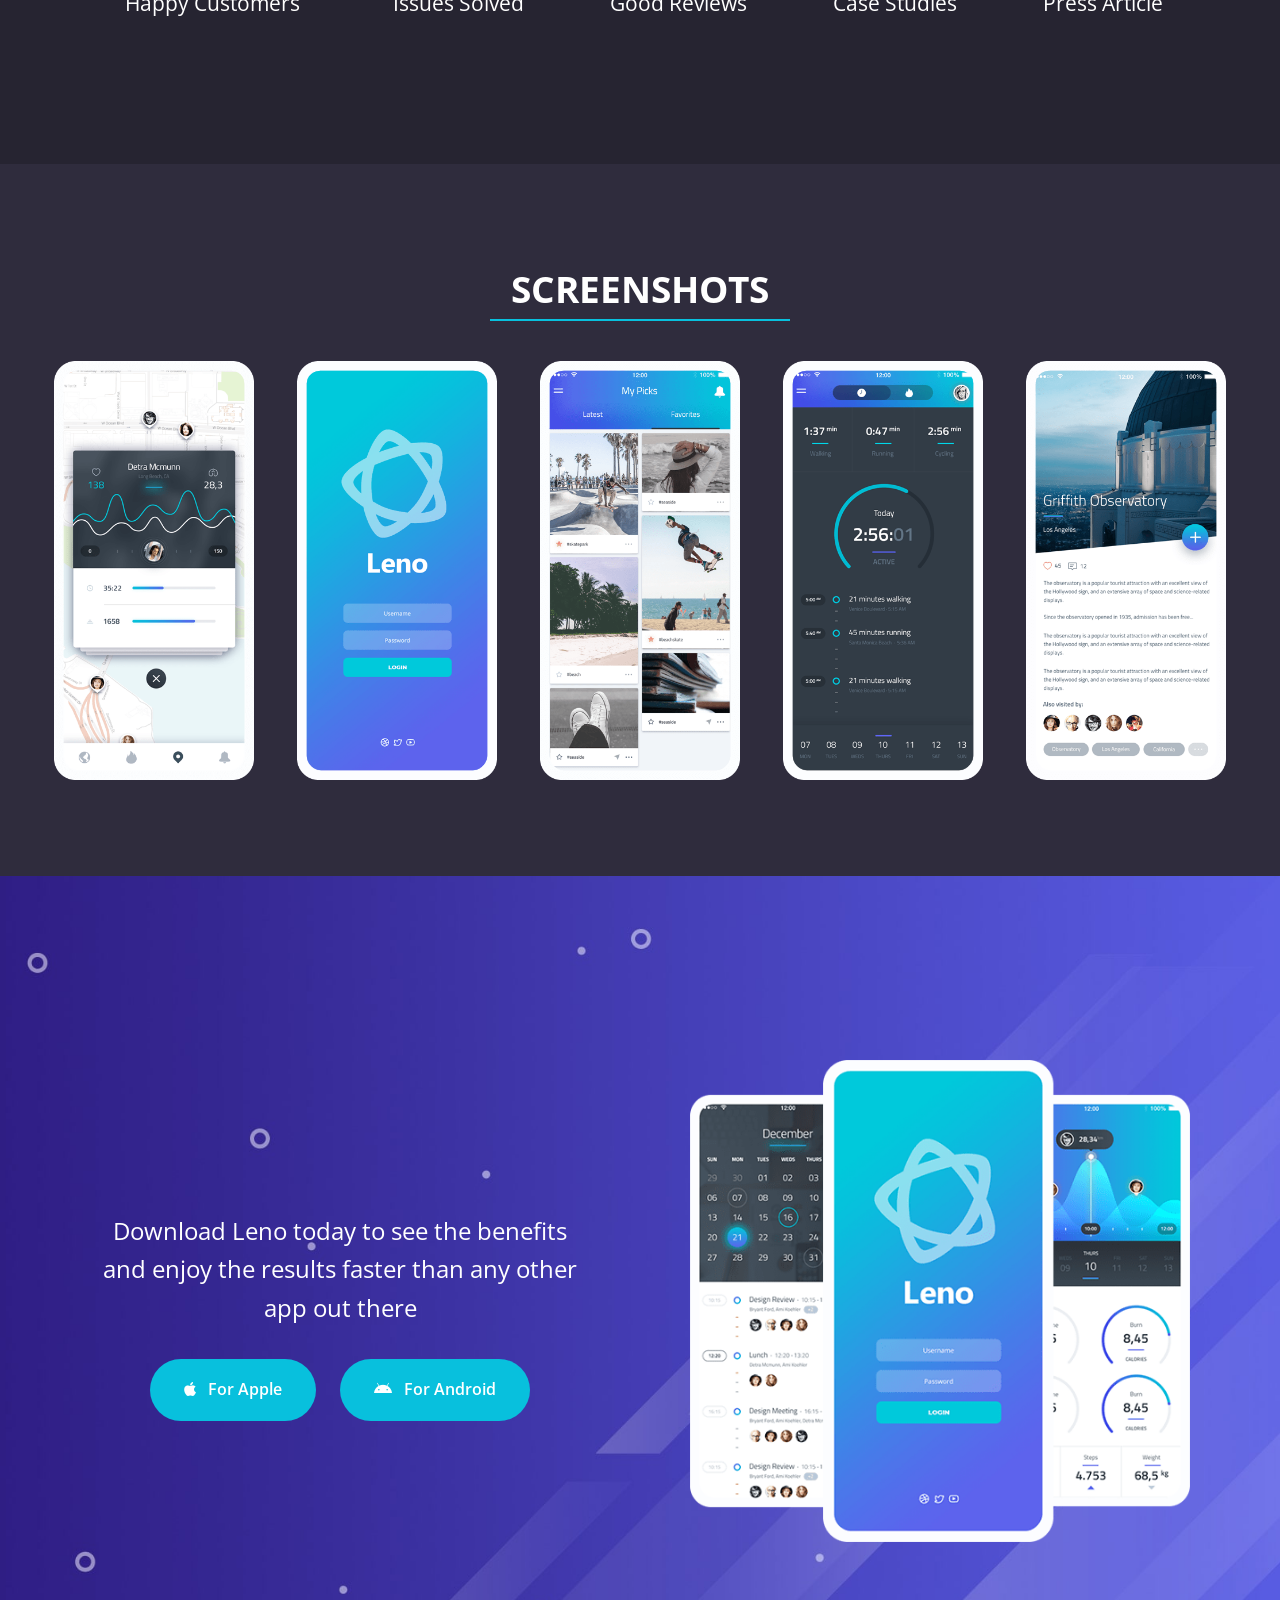
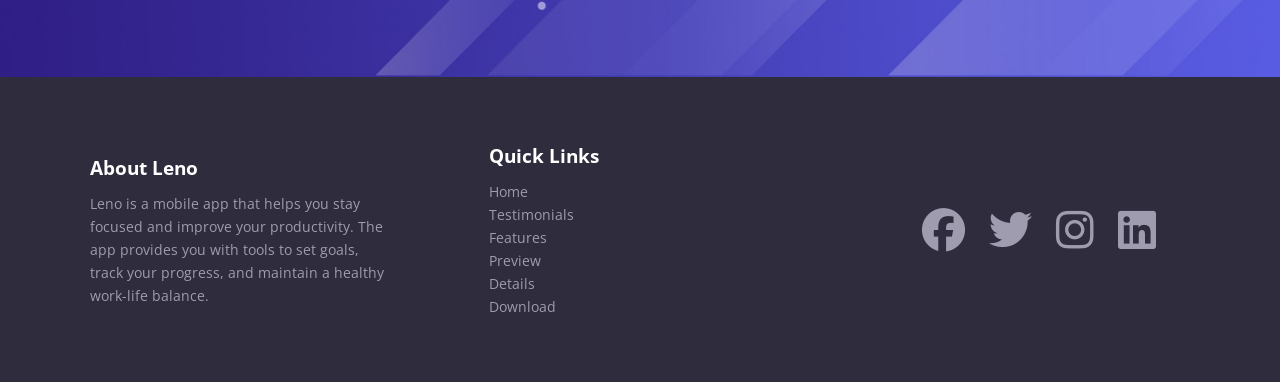
==== commit 68cd61c9: "Leno project finished" ====
--- a/index.html
+++ b/index.html
@@ -363,6 +363,23 @@
             </div>
         </section>
 
+
+        <!-- Modal -->
+        <div class="modal" id="videoModal">
+            <div class="modal__content">
+                <span class="modal__close-button">&times;</span>
+                <iframe
+                    src=""
+                    frameborder="0"
+                    id="videoPlayer"
+                    width="560"
+                    height="315"
+                    frameborder="0"
+                    allowfullscreen
+                ></iframe>
+            </div>
+        </div>
+
         <!-- Preview -->
         <section class="preview" id="preview">
             <div class="preview__container container">
@@ -387,6 +404,202 @@
         </section>
 
 
+        <!-- Details -->
+        <section class="details" id="details">
+            <div class="details__container container">
+                <div class="details__grid">
+                    <!-- Grid Item 1 -->
+                    <div class="details__grid-image">
+                        <img src="./images/details-1.png" alt="Leno App" />
+                    </div>
+                    <!-- Grid Item 2 -->
+                    <div class="details__grid-content">
+                        <h3 class="details__grid-heading">
+                            Start using Leno today and set your long term goals
+                        </h3>
+                        <p class="details__grid-description">
+                            Lorem ipsum dolor sit amet consectetur adipisicing
+                            elit. Tempora, consequuntur? Sint nostrum temporibus
+                            eum laudantium, quaerat voluptates officia modi
+                            perspiciatis!
+                        </p>
+                        <a href="details.html" class="details__grid-button btn"
+                            >More</a
+                        >
+                    </div>
+                    <!-- Grid Item 3 -->
+                    <div class="details__grid-content">
+                        <h3 class="details__grid-heading">
+                            The calendar feature helps you schedule tasks
+                        </h3>
+                        <p class="details__grid-description">
+                            Lorem ipsum dolor sit amet consectetur adipisicing
+                            elit. Tempora, consequuntur? Sint nostrum temporibus
+                            eum laudantium, quaerat voluptates officia modi
+                            perspiciatis!
+                        </p>
+                        <a href="details.html" class="details__grid-button btn"
+                            >More</a
+                        >
+                    </div>
+                    <!-- Grid Item 4 -->
+                    <div class="details__grid-image">
+                        <img src="./images/details-2.png" alt="Leno App" />
+                    </div>
+                </div>
+
+                <!-- Icons -->
+                <div class="details__icons">
+                    <div class="details__icons-item">
+                        <i class="fas fa-users fa-4x"></i>
+                        <div class="details__icons-amount">55, 000</div>
+                        <h4 class="details__icons-title">Happy Customers</h4>
+                    </div>
+                    <div class="details__icons-item">
+                        <i class="fas fa-code fa-4x"></i>
+                        <div class="details__icons-amount">585</div>
+                        <h4 class="details__icons-title">Issues Solved</h4>
+                    </div>
+                    <div class="details__icons-item">
+                        <i class="fas fa-comments fa-4x"></i>
+                        <div class="details__icons-amount">788</div>
+                        <h4 class="details__icons-title">Good Reviews</h4>
+                    </div>
+                    <div class="details__icons-item">
+                        <i class="fas fa-rocket fa-4x"></i>
+                        <div class="details__icons-amount">100</div>
+                        <h4 class="details__icons-title">Case Studies</h4>
+                    </div>
+                    <div class="details__icons-item">
+                        <i class="fas fa-edit fa-4x"></i>
+                        <div class="details__icons-amount">110</div>
+                        <h4 class="details__icons-title">Press Article</h4>
+                    </div>
+                </div>
+            </div>
+        </section>
+
+
+        <!-- Screenshots -->
+        <section class="screenshots" id="screenshots">
+            <div class="screenshots__container container">
+                <div class="screenshots__content">
+                    <h2 class="screenshots__title">Screenshots</h2>
+                    <div class="screenshots__images">
+                        <img src="./images/screenshot-1.png" alt="Screenshot" />
+                        <img src="./images/screenshot-2.png" alt="Screenshot" />
+                        <img src="./images/screenshot-3.png" alt="Screenshot" />
+                        <img src="./images/screenshot-4.png" alt="Screenshot" />
+                        <img src="./images/screenshot-5.png" alt="Screenshot" />
+                    </div>
+                </div>
+            </div>
+        </section>
+
+        <!-- Download -->
+        <section class="download" id="download">
+            <div class="download__container container">
+                <div class="download__content">
+                    <p class="download__description">
+                        Download Leno today to see the benefits and enjoy the
+                        results faster than any other app out there
+                    </p>
+                    <div class="download__buttons">
+                        <a href="details.html" class="download__button btn">
+                            <i class="fa-brands fa-apple"></i> For Apple
+                        </a>
+                        <a href="details.html" class="download__button btn">
+                            <i class="fa-brands fa-android"></i> For Android
+                        </a>
+                    </div>
+                </div>
+                <div class="download__image">
+                    <img src="./images/download.png" alt="Download" />
+                </div>
+            </div>
+        </section>
+
+        <!-- Footer -->
+        <footer class="footer">
+            <div class="footer__container container">
+                <div class="footer__about">
+                    <h4 class="footer__title">About Leno</h4>
+                    <p class="footer__description">
+                        Leno is a mobile app that helps you stay focused and
+                        improve your productivity. The app provides you with
+                        tools to set goals, track your progress, and maintain a
+                        healthy work-life balance.
+                    </p>
+                </div>
+
+                <div class="footer__links">
+                    <h4 class="footer__title">Quick Links</h4>
+                    <ul class="footer__links-list">
+                        <li class="footer__links-item">
+                            <a href="index.html" class="footer__links-link">
+                                Home
+                            </a>
+                        </li>
+                        <li class="footer__links-item">
+                            <a
+                                href="index.html#testimonials"
+                                class="footer__links-link"
+                            >
+                                Testimonials
+                            </a>
+                        </li>
+                        <li class="footer__links-item">
+                            <a
+                                href="index.html#features"
+                                class="footer__links-link"
+                            >
+                                Features
+                            </a>
+                        </li>
+                        <li class="footer__links-item">
+                            <a
+                                href="index.html#preview"
+                                class="footer__links-link"
+                            >
+                                Preview
+                            </a>
+                        </li>
+                        <li class="footer__links-item">
+                            <a
+                                href="index.html#details"
+                                class="footer__links-link"
+                            >
+                                Details
+                            </a>
+                        </li>
+                        <li class="footer__links-item">
+                            <a
+                                href="index.html#download"
+                                class="footer__links-link"
+                            >
+                                Download
+                            </a>
+                        </li>
+                    </ul>
+                </div>
+
+                <div class="footer__social">
+                    <a href="#" class="footer__social-link">
+                        <i class="fa-brands fa-facebook fa-3x"></i>
+                    </a>
+                    <a href="#" class="footer__social-link">
+                        <i class="fa-brands fa-twitter fa-3x"></i>
+                    </a>
+                    <a href="#" class="footer__social-link">
+                        <i class="fa-brands fa-instagram fa-3x"></i>
+                    </a>
+                    <a href="#" class="footer__social-link">
+                        <i class="fa-brands fa-linkedin fa-3x"></i>
+                    </a>
+                </div>
+            </div>
+        </footer>
+
         <script src="./js/script.js"></script>
     </body>
 </html>
--- a/css/styles.css
+++ b/css/styles.css
@@ -395,14 +395,304 @@
     }
 }
 
-
-
-
-
-
-
-
-
+/* Model */
+.modal {
+    display: none;
+    position: fixed;
+    z-index: 999;
+    left: 0;
+    top: 0;
+    width: 100%;
+    height: 100%;
+    overflow: auto;
+    background-color: rgba(0, 0, 0, 0.5);
+}
+
+.modal__content {
+    background-color: rgba(0, 0, 0, 0.5);
+    margin: 10% auto;
+    padding: 20px;
+    border: 1px solid #888;
+    border-radius: 10px;
+    max-width: 600px;
+    position: relative;
+}
+
+.modal__close-button {
+    position: absolute;
+    top: 10px;
+    right: 20px;
+    font-size: 40px;
+    cursor: pointer;
+}
+
+/* Details */
+.details {
+    padding: 9rem 2rem;
+}
+
+.details__grid {
+    display: grid;
+    grid-template-columns: repeat(2, 1fr);
+    gap: 5rem;
+    align-items: center;
+    justify-content: center;
+}
+
+.details__grid-content {
+    max-width: 500px;
+    width: 100%;
+}
+
+.details__grid-heading {
+    font-size: 2rem;
+    margin-bottom: 2rem;
+    line-height: 1.2;
+}
+
+.details__grid-description {
+    line-height: 1.6;
+    margin-bottom: 2rem;
+}
+
+/* Details Icons */
+.details__icons {
+    display: flex;
+    flex-wrap: wrap;
+    margin-top: 8rem;
+    gap: 2rem;
+    justify-content: space-around;
+    text-align: center;
+}
+
+.details__icons i {
+    color: var(--primary-color);
+    margin-bottom: 1rem;
+}
+
+.details__icons-amount {
+    font-size: 3.5rem;
+    font-weight: 600;
+}
+
+.details__icons-title {
+    font-size: 1.3rem;
+    font-weight: 400;
+}
+
+/* Screenshots */
+.screenshots {
+    padding: 6rem 2rem;
+    background: var(--tertiary-color);
+    text-align: center;
+}
+
+.screenshots__container {
+    max-width: 1200px;
+}
+
+.screenshots__title {
+    font-size: 2.3rem;
+    text-transform: uppercase;
+    border-bottom: 2px solid var(--primary-color);
+    width: 300px;
+    margin: 0 auto 2.5rem;
+}
+
+.screenshots__images {
+    display: flex;
+    justify-content: space-between;
+    gap: 1rem;
+    flex-wrap: wrap;
+}
+
+.screenshots__images img {
+    width: 100%;
+    max-width: 200px;
+    margin: 0 auto;
+}
+
+/* Download */
+.download {
+    background: #000 url("../images/download-background.jpg") center
+        center/cover no-repeat;
+    padding: 11.5rem 2rem 8rem;
+}
+
+.download__container {
+    display: flex;
+    justify-content: space-between;
+    align-items: center;
+    gap: 2rem;
+}
+
+.download__content {
+    max-width: 500px;
+}
+
+.download__description {
+    font-size: 1.5rem;
+    margin-top: 1.5rem;
+    line-height: 1.6;
+    text-align: center;
+}
+
+.download__image img {
+    width: 100%;
+    max-width: 500px;
+}
+
+.download__buttons {
+    display: flex;
+    align-items: center;
+    justify-content: center;
+    gap: 1.5rem;
+    margin-top: 2rem;
+}
+
+.download__button {
+    padding: 1rem 2rem;
+}
+
+.download__button i {
+    margin-right: 0.5rem;
+}
+
+/* Footer */
+.footer {
+    background: var(--tertiary-color);
+    color: #9f9caf;
+    padding: 4rem 2rem;
+    font-size: 0.9rem;
+}
+
+.footer__links-link,
+.footer__social-link {
+    color: #9f9caf;
+}
+
+.footer__links-link:hover,
+.footer__social-link:hover {
+    color: #fff;
+}
+
+.footer__container {
+    display: grid;
+    grid-template-columns: repeat(3, 1fr);
+    justify-content: space-between;
+    align-items: center;
+    gap: 6rem;
+}
+
+.footer__title {
+    font-size: 1.2rem;
+    color: #fff;
+    margin-bottom: 0.5rem;
+}
+
+.footer__social {
+    display: flex;
+    gap: 1.5rem;
+    justify-content: center;
+}
+
+/* Inner Header */
+.inner-header {
+    background: #000 url("../images/header-background.jpg") center center/cover
+        no-repeat;
+    padding: 10rem 2rem 6rem;
+}
+
+/* Pricing */
+.pricing {
+    background: var(--tertiary-color);
+    padding: 4rem 2rem 6rem;
+}
+
+.pricing__title {
+    font-size: 2.3rem;
+    margin-bottom: 2rem;
+    text-transform: uppercase;
+    text-align: center;
+}
+
+.pricing__cards {
+    display: flex;
+    justify-content: space-between;
+    align-items: center;
+    text-align: center;
+    gap: 2rem;
+}
+
+.pricing__card-box {
+    background: rgba(255, 255, 255, 0.1);
+    padding: 2.5rem;
+    border-radius: 30px;
+    margin-bottom: 2rem;
+}
+
+.pricing__card-title {
+    font-size: 1.4rem;
+    text-transform: uppercase;
+}
+
+.pricing__card-price {
+    font-size: 3rem;
+    color: var(--primary-color);
+    font-weight: 700;
+    margin-bottom: 1rem;
+}
+
+.pricing__card-list {
+    text-align: left;
+    line-height: 2.5rem;
+    font-weight: 300;
+}
+
+.pricing__card-item i {
+    color: var(--primary-color);
+    margin-right: 0.5rem;
+}
+
+/* Pricing Notes */
+.pricing-notes {
+    padding: 3rem 2rem;
+    color: #9f9caf;
+    text-align: center;
+}
+
+/* Details Features */
+.details-features {
+    background: var(--tertiary-color);
+    padding: 4rem 2rem;
+}
+
+.details-features__title {
+    font-size: 2.3rem;
+    margin-bottom: 2rem;
+    text-transform: uppercase;
+    text-align: center;
+}
+
+.details-features__list-item {
+    display: flex;
+    gap: 1.5rem;
+    align-items: center;
+    margin-bottom: 3.5rem;
+    background: rgba(255, 255, 255, 0.1);
+    padding: 1.5rem;
+    border-radius: 20px;
+}
+
+.details-features__list-item i {
+    color: var(--primary-color);
+}
+
+.details-features__list-title {
+    font-size: 1.5rem;
+    font-weight: 600;
+    margin-bottom: 0.5rem;
+}
 
 
 @media (max-width: 992px) {
@@ -476,6 +766,61 @@
     .features__grid-column-center img {
         max-width: 300px;
     }
+
+    /* Details */
+    .details__grid {
+        grid-template-columns: 1fr;
+        text-align: center;
+    }
+
+    .details__grid-image img {
+        width: 100%;
+        max-width: 400px;
+    }
+
+    .details__grid-content {
+        width: 100%;
+        max-width: 400px;
+        margin: 0 auto;
+    }
+
+    .details__icons {
+        flex-direction: column;
+        gap: 2rem;
+        margin-top: 4rem;
+    }
+
+    /* Download */
+    .download {
+        padding-top: 10rem;
+        text-align: center;
+    }
+
+    .download__container {
+        flex-direction: column-reverse;
+    }
+
+    .download__buttons {
+        flex-direction: column;
+    }
+
+    .download__button {
+        width: 100%;
+        padding: 0.7rem;
+    }
+
+    /* Footer */
+    .footer {
+        font-size: 1rem;
+    }
+
+    .footer__container {
+        grid-template-columns: 1fr;
+        text-align: center;
+        gap: 3rem;
+        max-width: 600px;
+    }
+
 }
 
 @media (max-width: 768px) {
@@ -496,4 +841,30 @@
     .testimonials__card:nth-child(2) {
         display: none;
     }
+
+    /* Video Modal */
+    .modal__content {
+        margin: 40% auto;
+        padding: 10px;
+        width: 90%;
+    }
+
+    .modal__content iframe {
+        width: 100%;
+    }
+
+    /* Pricing */
+    .pricing__cards {
+        flex-direction: column;
+    }
+
+    .pricing__card {
+        margin-bottom: 4.5rem;
+    }
+
+    /* Details Features */
+    .details-features__list-item {
+        flex-direction: column;
+        text-align: center;
+    }
 }
